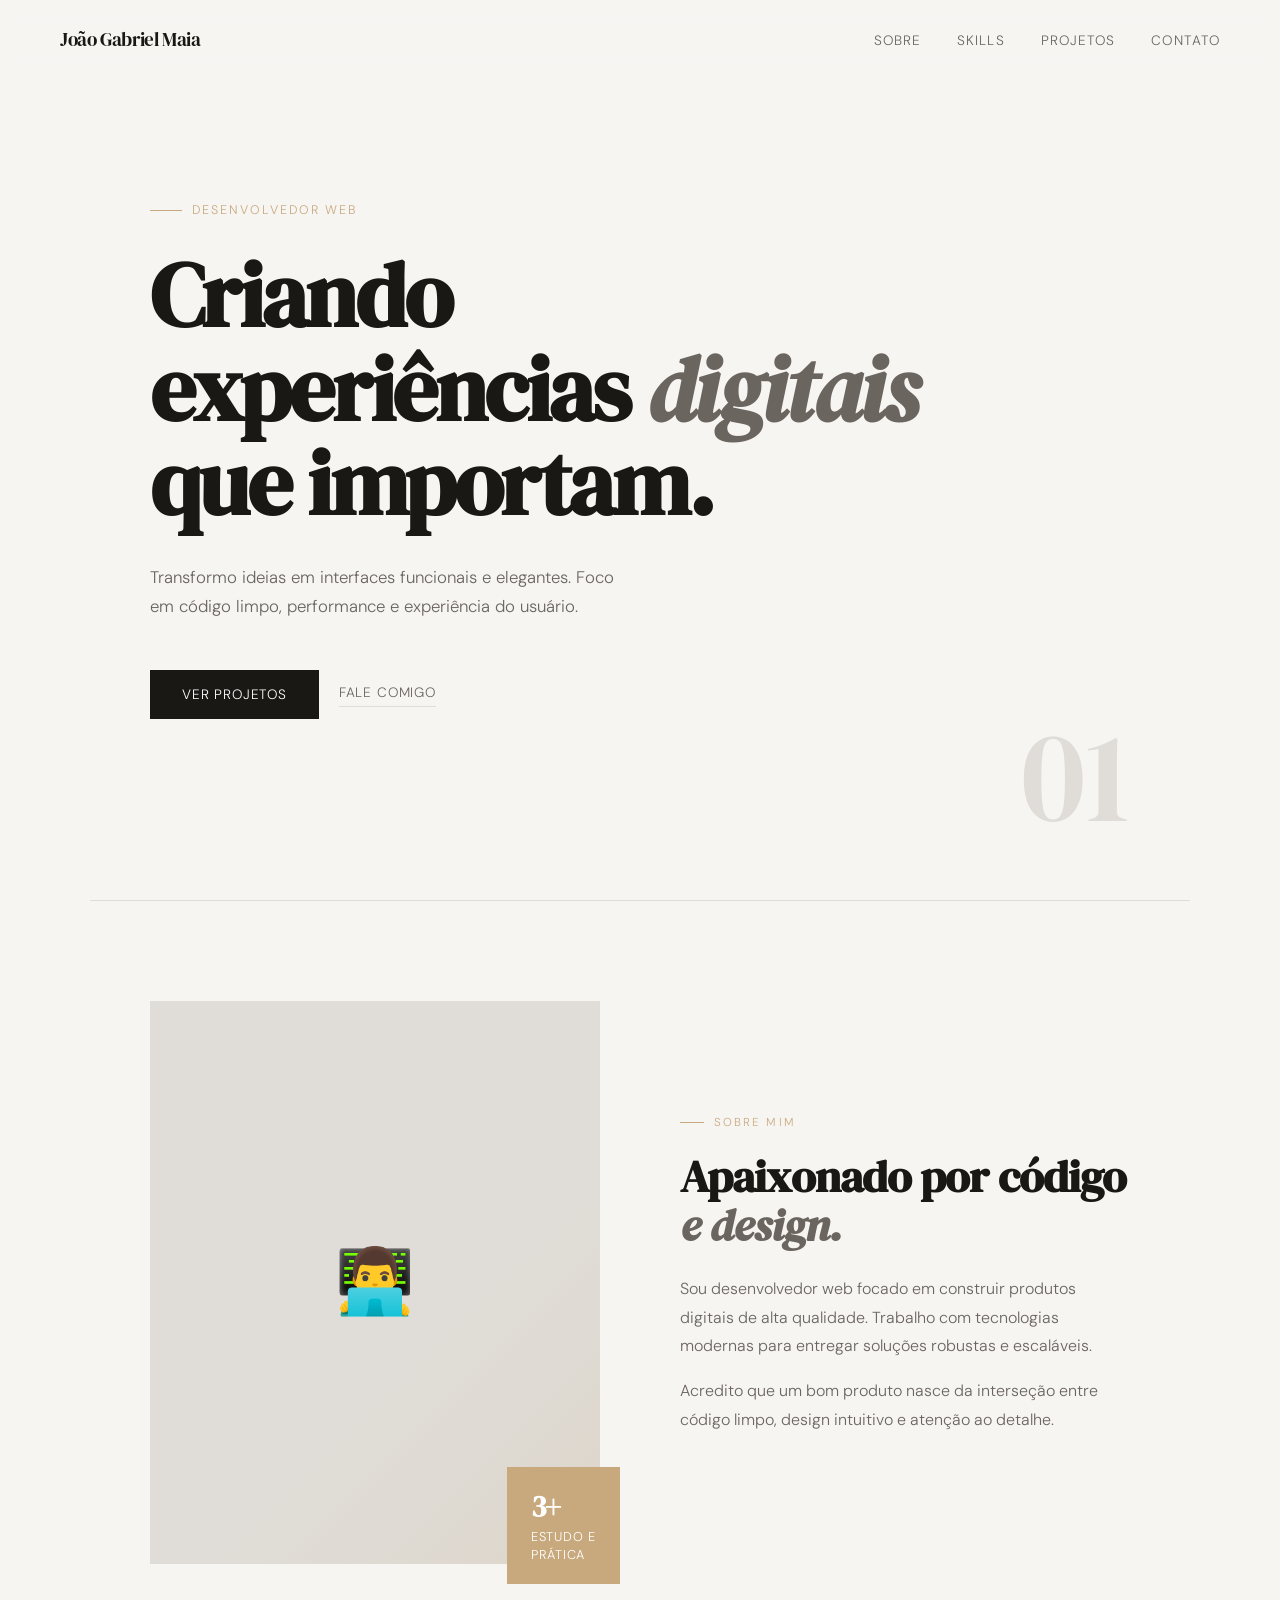
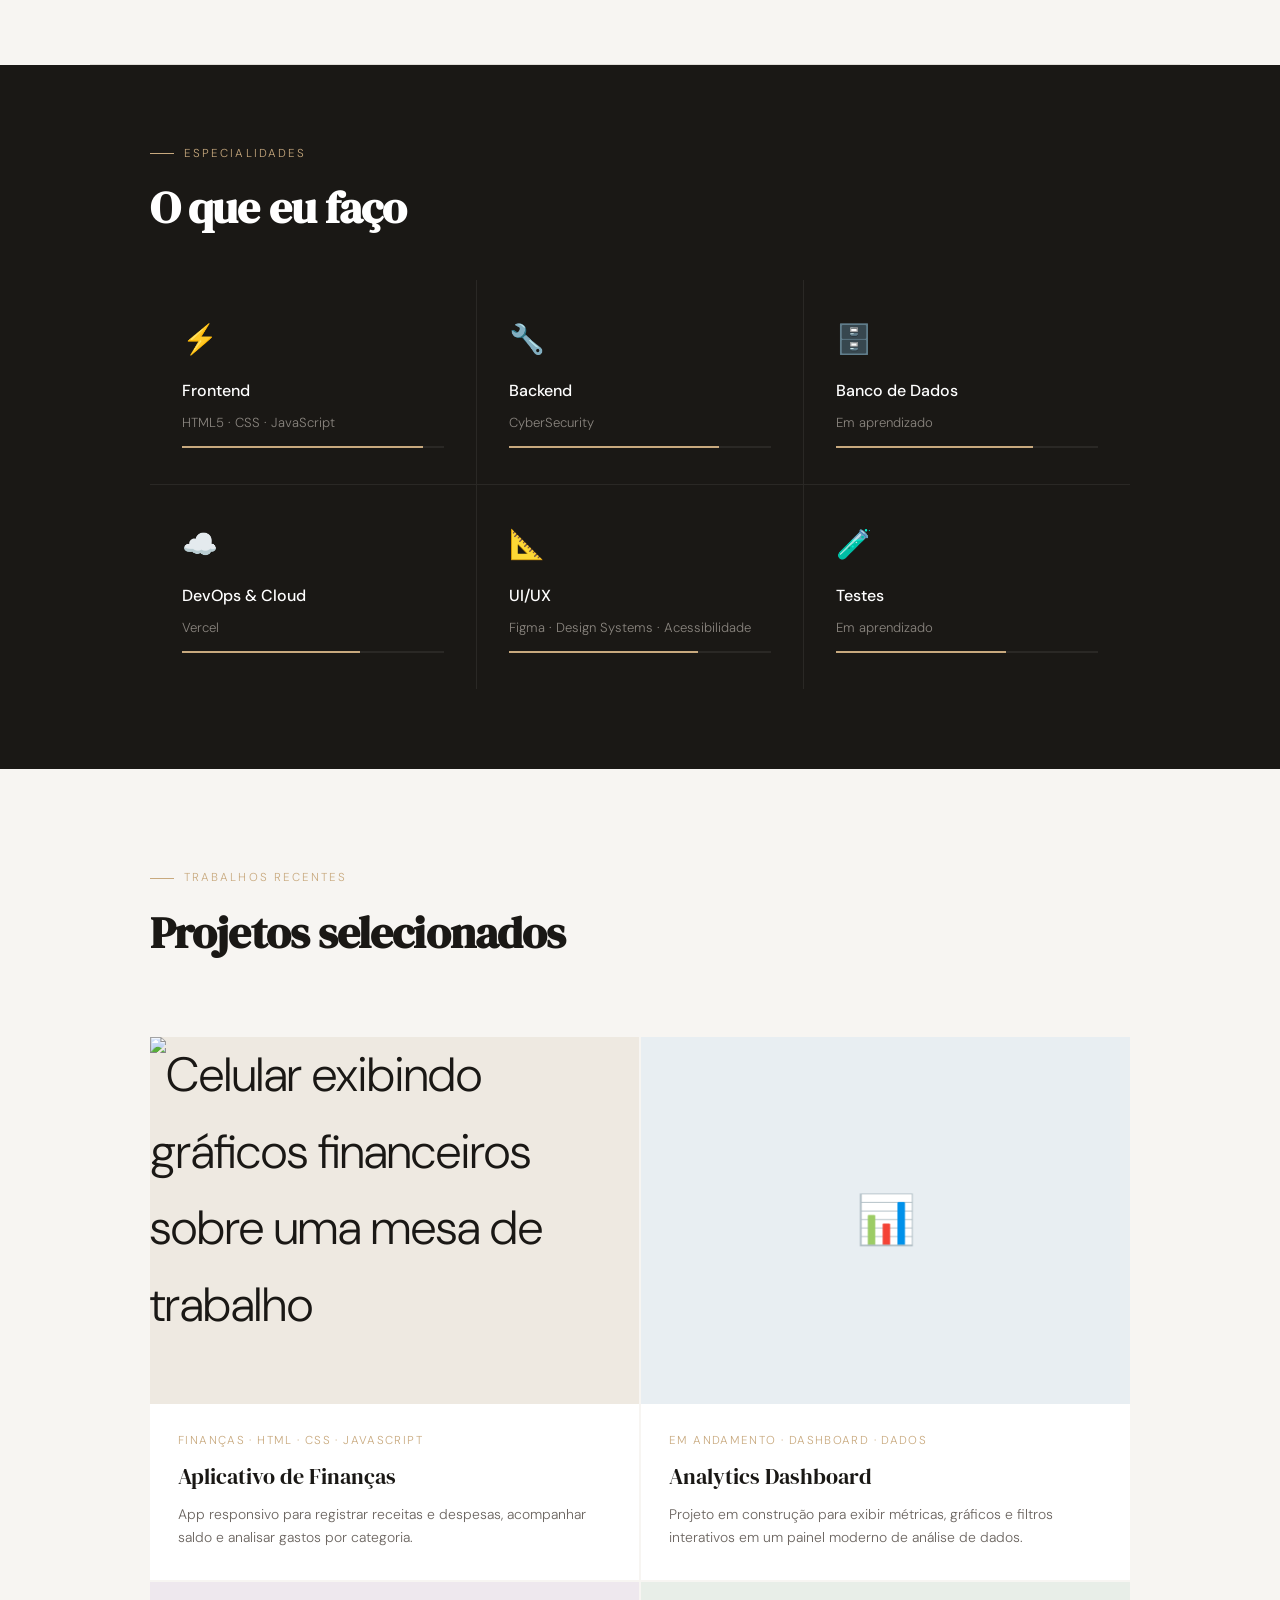
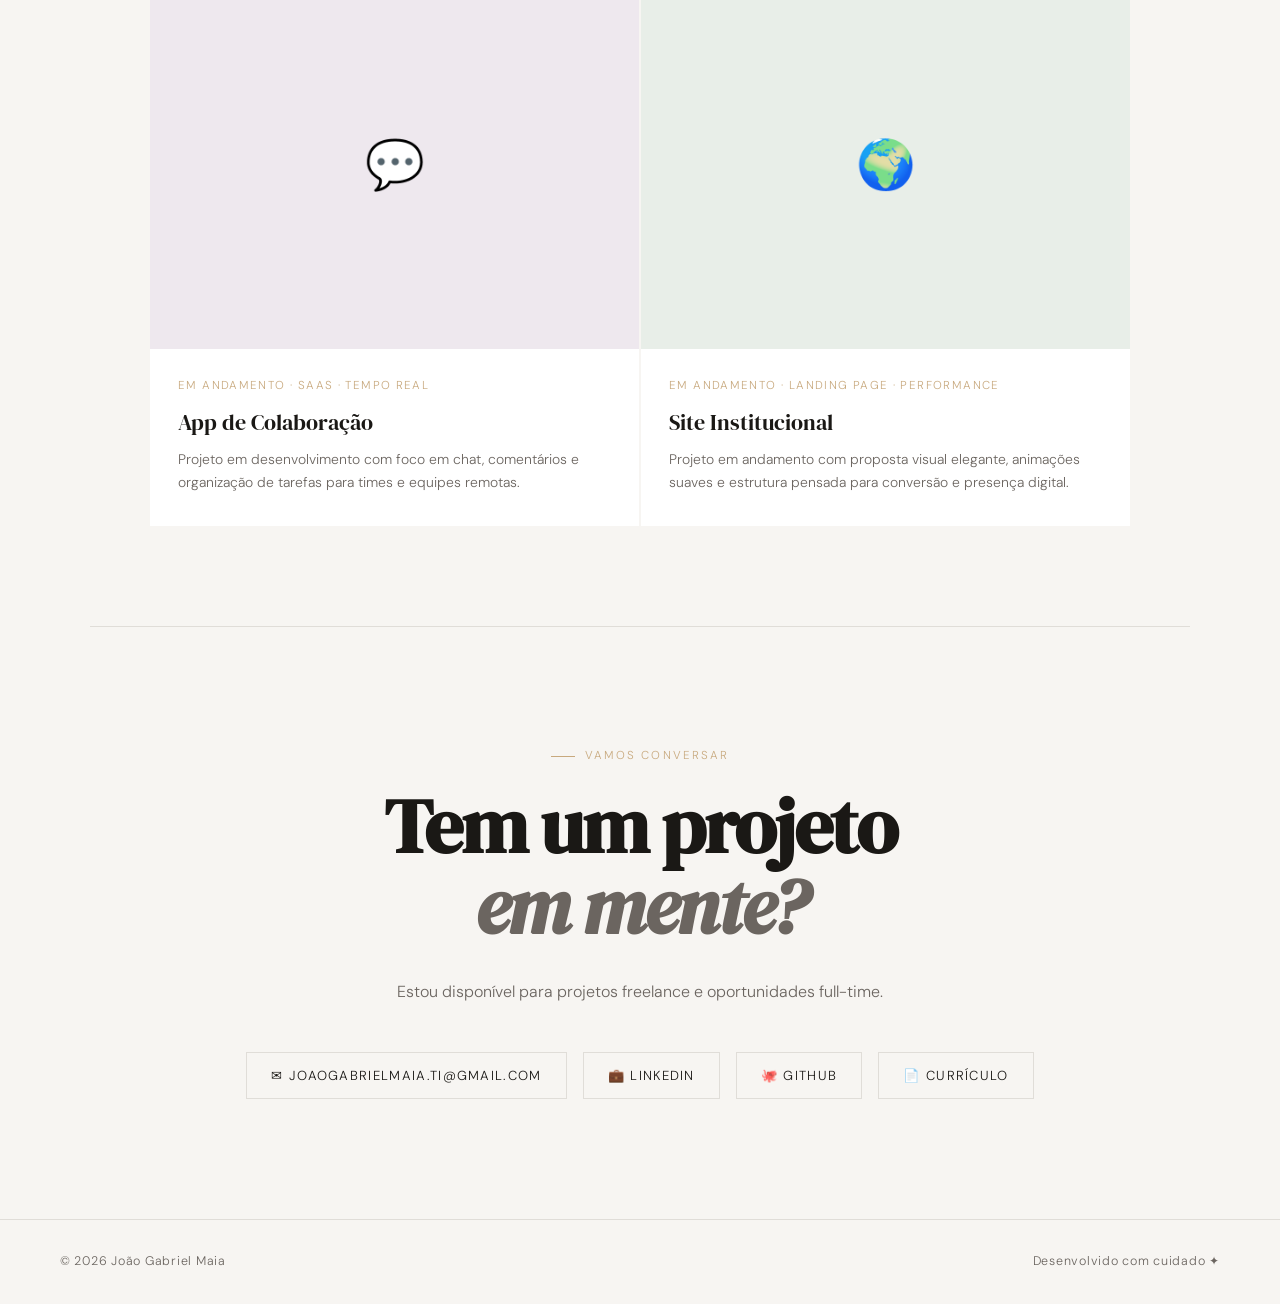
==== files/index.html @ 1bf246b1 "Adjust about badge to 3 plus study and practice" ====
<!DOCTYPE html>
<html lang="pt-BR">
<head>
  <meta charset="UTF-8" />
  <meta name="viewport" content="width=device-width, initial-scale=1.0" />
  <meta name="description" content="Portfólio de João Gabriel Maia — Desenvolvedor Web" />
  <title>Portfólio — João Gabriel Maia</title>

  <link
    href="https://fonts.googleapis.com/css2?family=DM+Serif+Display:ital@0;1&family=DM+Sans:wght@300;400;500&display=swap"
    rel="stylesheet"
  />

  <link rel="stylesheet" href="style.css" />
</head>
<body>
  <nav id="navbar">
    <div class="nav-logo">João Gabriel Maia</div>
    <ul class="nav-links">
      <li><a href="#sobre">Sobre</a></li>
      <li><a href="#skills">Skills</a></li>
      <li><a href="#projetos">Projetos</a></li>
      <li><a href="#contato">Contato</a></li>
    </ul>
  </nav>

  <section id="hero">
    <div class="hero-tag">Desenvolvedor Web</div>

    <h1 class="hero-title">
      Criando<br />
      experiências <em>digitais</em><br />
      que importam.
    </h1>

    <p class="hero-desc">
      Transformo ideias em interfaces funcionais e elegantes.
      Foco em código limpo, performance e experiência do usuário.
    </p>

    <div class="hero-cta">
      <a href="#projetos" class="btn-primary">Ver projetos</a>
      <a href="#contato" class="btn-ghost">Fale comigo</a>
    </div>

    <div class="hero-number">01</div>
  </section>

  <div class="divider"></div>

  <section id="sobre">
    <div class="about-img-wrap reveal">
      <div class="about-img-placeholder">👨‍💻</div>
      <div class="about-badge">
        <strong>3+</strong>
        Estudo e<br />prática
      </div>
    </div>

    <div class="about-content">
      <div class="section-label reveal">Sobre mim</div>

      <h2 class="section-title reveal">
        Apaixonado por código<br />
        <em>e design.</em>
      </h2>

      <p class="about-text reveal">
        Sou desenvolvedor web focado em construir produtos digitais de alta qualidade.
        Trabalho com tecnologias modernas para entregar soluções robustas e escaláveis.
      </p>

      <p class="about-text reveal">
        Acredito que um bom produto nasce da interseção entre código limpo,
        design intuitivo e atenção ao detalhe.
      </p>
    </div>
  </section>

  <div class="divider"></div>

  <div id="skills">
    <div class="inner">
      <div class="section-label reveal">Especialidades</div>
      <h2 class="section-title reveal">O que eu faço</h2>

      <div class="skills-grid reveal">
        <div class="skill-item">
          <div class="skill-icon">⚡</div>
          <div class="skill-name">Frontend</div>
          <div class="skill-list">HTML5 · CSS · JavaScript</div>
          <div class="skill-bar-wrap">
            <div class="skill-bar" style="width: 0%" data-width="92%"></div>
          </div>
        </div>

        <div class="skill-item">
          <div class="skill-icon">🔧</div>
          <div class="skill-name">Backend</div>
          <div class="skill-list">CyberSecurity</div>
          <div class="skill-bar-wrap">
            <div class="skill-bar" style="width: 0%" data-width="80%"></div>
          </div>
        </div>

        <div class="skill-item">
          <div class="skill-icon">🗄️</div>
          <div class="skill-name">Banco de Dados</div>
          <div class="skill-list">Em aprendizado</div>
          <div class="skill-bar-wrap">
            <div class="skill-bar" style="width: 0%" data-width="75%"></div>
          </div>
        </div>

        <div class="skill-item">
          <div class="skill-icon">☁️</div>
          <div class="skill-name">DevOps & Cloud</div>
          <div class="skill-list">Vercel</div>
          <div class="skill-bar-wrap">
            <div class="skill-bar" style="width: 0%" data-width="68%"></div>
          </div>
        </div>

        <div class="skill-item">
          <div class="skill-icon">📐</div>
          <div class="skill-name">UI/UX</div>
          <div class="skill-list">Figma · Design Systems · Acessibilidade</div>
          <div class="skill-bar-wrap">
            <div class="skill-bar" style="width: 0%" data-width="72%"></div>
          </div>
        </div>

        <div class="skill-item">
          <div class="skill-icon">🧪</div>
          <div class="skill-name">Testes</div>
          <div class="skill-list">Em aprendizado</div>
          <div class="skill-bar-wrap">
            <div class="skill-bar" style="width: 0%" data-width="65%"></div>
          </div>
        </div>
      </div>
    </div>
  </div>

  <section id="projetos">
    <div class="projects-header">
      <div>
        <div class="section-label reveal">Trabalhos recentes</div>
        <h2 class="section-title reveal">Projetos selecionados</h2>
      </div>
    </div>

    <div class="projects-grid">
      <a
        class="project-card reveal"
        href="https://joaogbmaia.github.io/controle-financeiro/"
        target="_blank"
        rel="noopener noreferrer"
        aria-label="Abrir o Aplicativo de Finanças"
      >
        <div class="project-thumb project-thumb-photo" style="background: #EEE9E1;">
          <img
            src="https://images.pexels.com/photos/7873554/pexels-photo-7873554.jpeg?auto=compress&cs=tinysrgb&w=1200"
            alt="Celular exibindo gráficos financeiros sobre uma mesa de trabalho"
            loading="lazy"
          />
          <div class="project-overlay"><span>Ver projeto →</span></div>
        </div>
        <div class="project-info">
          <div class="project-tag">Finanças · HTML · CSS · JavaScript</div>
          <div class="project-name">Aplicativo de Finanças</div>
          <p class="project-desc">
            App responsivo para registrar receitas e despesas,
            acompanhar saldo e analisar gastos por categoria.
          </p>
        </div>
      </a>

      <div class="project-card reveal" aria-label="Projeto em andamento: Analytics Dashboard">
        <div class="project-thumb" style="background: #E8EEF2;">
          📊
          <div class="project-overlay"><span>Em andamento</span></div>
        </div>
        <div class="project-info">
          <div class="project-tag">Em andamento · Dashboard · Dados</div>
          <div class="project-name">Analytics Dashboard</div>
          <p class="project-desc">
            Projeto em construção para exibir métricas, gráficos e filtros interativos
            em um painel moderno de análise de dados.
          </p>
        </div>
      </div>

      <div class="project-card reveal" aria-label="Projeto em andamento: App de Colaboração">
        <div class="project-thumb" style="background: #EEE8EE;">
          💬
          <div class="project-overlay"><span>Em andamento</span></div>
        </div>
        <div class="project-info">
          <div class="project-tag">Em andamento · SaaS · Tempo real</div>
          <div class="project-name">App de Colaboração</div>
          <p class="project-desc">
            Projeto em desenvolvimento com foco em chat, comentários e organização
            de tarefas para times e equipes remotas.
          </p>
        </div>
      </div>

      <div class="project-card reveal" aria-label="Projeto em andamento: Site Institucional">
        <div class="project-thumb" style="background: #E8EEE8;">
          🌍
          <div class="project-overlay"><span>Em andamento</span></div>
        </div>
        <div class="project-info">
          <div class="project-tag">Em andamento · Landing Page · Performance</div>
          <div class="project-name">Site Institucional</div>
          <p class="project-desc">
            Projeto em andamento com proposta visual elegante, animações suaves
            e estrutura pensada para conversão e presença digital.
          </p>
        </div>
      </div>
    </div>
  </section>

  <div class="divider"></div>

  <section id="contato">
    <p class="section-label reveal" style="justify-content: center;">Vamos conversar</p>

    <h2 class="contact-big reveal">
      Tem um projeto<br /><em>em mente?</em>
    </h2>

    <p class="contact-sub reveal">
      Estou disponível para projetos freelance e oportunidades full-time.
    </p>

    <div class="contact-links reveal">
      <a href="mailto:joaogabrielmaia.ti@gmail.com" class="contact-link">✉ joaogabrielmaia.ti@gmail.com</a>
      <a href="#" class="contact-link">💼 LinkedIn</a>
      <a href="#" class="contact-link">🐙 GitHub</a>
      <a href="#" class="contact-link">📄 Currículo</a>
    </div>
  </section>

  <footer>
    <span>© 2026 João Gabriel Maia</span>
    <span>Desenvolvido com cuidado ✦</span>
  </footer>

  <script src="script.js"></script>
</body>
</html>
---- files/style.css ----
*,
*::before,
*::after {
  box-sizing: border-box;
  margin: 0;
  padding: 0;
}

:root {
  --bg: #F7F5F2;
  --ink: #1A1815;
  --ink-soft: #6B6560;
  --accent: #C8A97E;
  --line: #E0DDD8;
  --white: #FFFFFF;
}

html {
  scroll-behavior: smooth;
}

body {
  background: var(--bg);
  color: var(--ink);
  font-family: 'DM Sans', sans-serif;
  font-weight: 300;
  line-height: 1.6;
  overflow-x: hidden;
}

section {
  padding: 100px 60px;
  max-width: 1100px;
  margin: 0 auto;
}

.divider {
  width: 100%;
  height: 1px;
  background: var(--line);
  max-width: 1100px;
  margin: 0 auto;
}

.section-label {
  font-size: 0.72rem;
  letter-spacing: 0.18em;
  text-transform: uppercase;
  color: var(--accent);
  margin-bottom: 20px;
  display: flex;
  align-items: center;
  gap: 10px;
}

.section-label::before {
  content: '';
  display: block;
  width: 24px;
  height: 1px;
  background: var(--accent);
}

h2.section-title {
  font-family: 'DM Serif Display', serif;
  font-size: clamp(2rem, 3.5vw, 3rem);
  line-height: 1.1;
  letter-spacing: -0.02em;
  margin-bottom: 24px;
}

h2.section-title em {
  font-style: italic;
  color: var(--ink-soft);
}

nav {
  position: fixed;
  top: 0;
  left: 0;
  right: 0;
  z-index: 100;
  display: flex;
  justify-content: space-between;
  align-items: center;
  padding: 24px 60px;
  background: rgba(247, 245, 242, 0.85);
  backdrop-filter: blur(12px);
  border-bottom: 1px solid transparent;
  transition: border-color 0.3s;
}

nav.scrolled {
  border-color: var(--line);
}

.nav-logo {
  font-family: 'DM Serif Display', serif;
  font-size: 1.2rem;
  letter-spacing: -0.02em;
}

.nav-links {
  display: flex;
  gap: 36px;
  list-style: none;
}

.nav-links a {
  text-decoration: none;
  color: var(--ink-soft);
  font-size: 0.85rem;
  letter-spacing: 0.08em;
  text-transform: uppercase;
  transition: color 0.2s;
}

.nav-links a:hover {
  color: var(--ink);
}

#hero {
  min-height: 100vh;
  display: flex;
  flex-direction: column;
  justify-content: center;
  padding-top: 120px;
  position: relative;
}

.hero-tag {
  font-size: 0.78rem;
  letter-spacing: 0.16em;
  text-transform: uppercase;
  color: var(--accent);
  margin-bottom: 28px;
  display: flex;
  align-items: center;
  gap: 10px;
  opacity: 0;
  animation: fadeUp 0.6s 0.2s forwards;
}

.hero-tag::before {
  content: '';
  display: block;
  width: 32px;
  height: 1px;
  background: var(--accent);
}

h1.hero-title {
  font-family: 'DM Serif Display', serif;
  font-size: clamp(3.2rem, 7vw, 6.5rem);
  line-height: 1.05;
  letter-spacing: -0.03em;
  margin-bottom: 32px;
  opacity: 0;
  animation: fadeUp 0.7s 0.35s forwards;
}

h1.hero-title em {
  font-style: italic;
  color: var(--ink-soft);
}

.hero-desc {
  max-width: 480px;
  font-size: 1.05rem;
  color: var(--ink-soft);
  line-height: 1.75;
  opacity: 0;
  animation: fadeUp 0.7s 0.5s forwards;
}

.hero-cta {
  margin-top: 48px;
  display: flex;
  gap: 20px;
  align-items: center;
  opacity: 0;
  animation: fadeUp 0.7s 0.65s forwards;
}

.btn-primary {
  background: var(--ink);
  color: var(--white);
  padding: 14px 32px;
  border: none;
  cursor: pointer;
  font-family: 'DM Sans', sans-serif;
  font-size: 0.85rem;
  letter-spacing: 0.06em;
  text-transform: uppercase;
  text-decoration: none;
  display: inline-block;
  transition: background 0.2s, transform 0.2s;
}

.btn-primary:hover {
  background: var(--accent);
  transform: translateY(-2px);
}

.btn-ghost {
  color: var(--ink-soft);
  font-size: 0.85rem;
  letter-spacing: 0.06em;
  text-transform: uppercase;
  text-decoration: none;
  border-bottom: 1px solid var(--line);
  padding-bottom: 2px;
  transition: color 0.2s, border-color 0.2s;
}

.btn-ghost:hover {
  color: var(--ink);
  border-color: var(--ink);
}

.hero-number {
  position: absolute;
  right: 60px;
  bottom: 60px;
  font-family: 'DM Serif Display', serif;
  font-size: 8rem;
  color: var(--line);
  line-height: 1;
  user-select: none;
  opacity: 0;
  animation: fadeIn 1s 1s forwards;
}

#sobre {
  display: grid;
  grid-template-columns: 1fr 1fr;
  gap: 80px;
  align-items: center;
}

.about-img-wrap {
  position: relative;
}

.about-img-placeholder {
  width: 100%;
  aspect-ratio: 4 / 5;
  background: var(--line);
  display: flex;
  align-items: center;
  justify-content: center;
  font-size: 4rem;
  color: var(--ink-soft);
  position: relative;
  overflow: hidden;
}

.about-img-placeholder::after {
  content: '';
  position: absolute;
  inset: 0;
  background: linear-gradient(135deg, transparent 60%, rgba(200, 169, 126, 0.15));
}

.about-badge {
  position: absolute;
  bottom: -20px;
  right: -20px;
  background: var(--accent);
  color: var(--white);
  padding: 20px 24px;
  font-size: 0.8rem;
  letter-spacing: 0.06em;
  text-transform: uppercase;
  line-height: 1.4;
}

.about-badge strong {
  display: block;
  font-size: 1.8rem;
  font-family: 'DM Serif Display', serif;
  letter-spacing: -0.02em;
}

.about-text {
  color: var(--ink-soft);
  line-height: 1.8;
  margin-bottom: 16px;
}

#skills {
  background: var(--ink);
  color: var(--white);
  max-width: 100%;
  padding: 80px 0;
}

#skills .inner {
  max-width: 1100px;
  margin: 0 auto;
  padding: 0 60px;
}

#skills .section-label {
  color: var(--accent);
}

#skills .section-title {
  color: var(--white);
}

.skills-grid {
  display: grid;
  grid-template-columns: repeat(3, 1fr);
  gap: 1px;
  margin-top: 48px;
  background: #2a2825;
}

.skill-item {
  background: var(--ink);
  padding: 36px 32px;
  transition: background 0.2s;
}

.skill-item:hover {
  background: #242220;
}

.skill-icon {
  font-size: 1.8rem;
  margin-bottom: 16px;
}

.skill-name {
  font-size: 1rem;
  font-weight: 500;
  margin-bottom: 8px;
}

.skill-list {
  font-size: 0.82rem;
  color: #8a857f;
  line-height: 1.7;
}

.skill-bar-wrap {
  margin-top: 12px;
  height: 2px;
  background: #2a2825;
}

.skill-bar {
  height: 100%;
  background: var(--accent);
  transition: width 1s ease;
}

.projects-header {
  display: flex;
  justify-content: space-between;
  align-items: flex-end;
  margin-bottom: 56px;
}

.projects-grid {
  display: grid;
  grid-template-columns: repeat(2, 1fr);
  gap: 2px;
}

.project-card {
  background: var(--white);
  position: relative;
  overflow: hidden;
  cursor: pointer;
  color: inherit;
  display: block;
  text-decoration: none;
}

.project-thumb {
  aspect-ratio: 4 / 3;
  display: flex;
  align-items: center;
  justify-content: center;
  font-size: 3rem;
  overflow: hidden;
  position: relative;
  transition: transform 0.5s ease;
}

.project-thumb img {
  width: 100%;
  height: 100%;
  object-fit: cover;
  display: block;
}

.project-thumb-photo {
  background: #d9d0c2;
}

.project-card:hover .project-thumb {
  transform: scale(1.03);
}

.project-overlay {
  position: absolute;
  inset: 0;
  background: rgba(26, 24, 21, 0.7);
  display: flex;
  align-items: center;
  justify-content: center;
  opacity: 0;
  transition: opacity 0.3s;
}

.project-card:hover .project-overlay {
  opacity: 1;
}

.project-overlay span {
  color: var(--white);
  font-size: 0.8rem;
  letter-spacing: 0.12em;
  text-transform: uppercase;
  border: 1px solid rgba(255, 255, 255, 0.4);
  padding: 10px 20px;
}

.project-info {
  padding: 28px 28px 32px;
}

.project-tag {
  font-size: 0.72rem;
  letter-spacing: 0.12em;
  text-transform: uppercase;
  color: var(--accent);
  margin-bottom: 10px;
}

.project-name {
  font-family: 'DM Serif Display', serif;
  font-size: 1.35rem;
  margin-bottom: 8px;
}

.project-desc {
  font-size: 0.87rem;
  color: var(--ink-soft);
  line-height: 1.65;
}

#contato {
  text-align: center;
  padding: 120px 60px;
}

.contact-big {
  font-family: 'DM Serif Display', serif;
  font-size: clamp(2.5rem, 6vw, 5.5rem);
  line-height: 1.05;
  letter-spacing: -0.03em;
  margin-bottom: 32px;
}

.contact-big em {
  font-style: italic;
  color: var(--ink-soft);
}

.contact-sub {
  color: var(--ink-soft);
  font-size: 1rem;
  margin-bottom: 48px;
}

.contact-links {
  display: flex;
  justify-content: center;
  gap: 16px;
  flex-wrap: wrap;
}

.contact-link {
  color: var(--ink);
  text-decoration: none;
  font-size: 0.82rem;
  letter-spacing: 0.1em;
  text-transform: uppercase;
  padding: 12px 24px;
  border: 1px solid var(--line);
  transition: all 0.2s;
}

.contact-link:hover {
  background: var(--ink);
  color: var(--white);
  border-color: var(--ink);
}

footer {
  border-top: 1px solid var(--line);
  padding: 32px 60px;
  display: flex;
  justify-content: space-between;
  align-items: center;
  font-size: 0.78rem;
  color: var(--ink-soft);
  letter-spacing: 0.06em;
}

@keyframes fadeUp {
  from { opacity: 0; transform: translateY(24px); }
  to { opacity: 1; transform: translateY(0); }
}

@keyframes fadeIn {
  from { opacity: 0; }
  to { opacity: 1; }
}

.reveal {
  opacity: 0;
  transform: translateY(32px);
  transition: opacity 0.7s ease, transform 0.7s ease;
}

.reveal.visible {
  opacity: 1;
  transform: translateY(0);
}

@media (max-width: 768px) {
  nav {
    padding: 20px 24px;
  }

  .nav-links {
    display: none;
  }

  section {
    padding: 80px 24px;
  }

  #sobre {
    grid-template-columns: 1fr;
    gap: 40px;
  }

  .skills-grid {
    grid-template-columns: 1fr 1fr;
  }

  .projects-grid {
    grid-template-columns: 1fr;
  }

  .hero-number {
    display: none;
  }

  footer {
    flex-direction: column;
    gap: 12px;
    padding: 24px;
    text-align: center;
  }
}
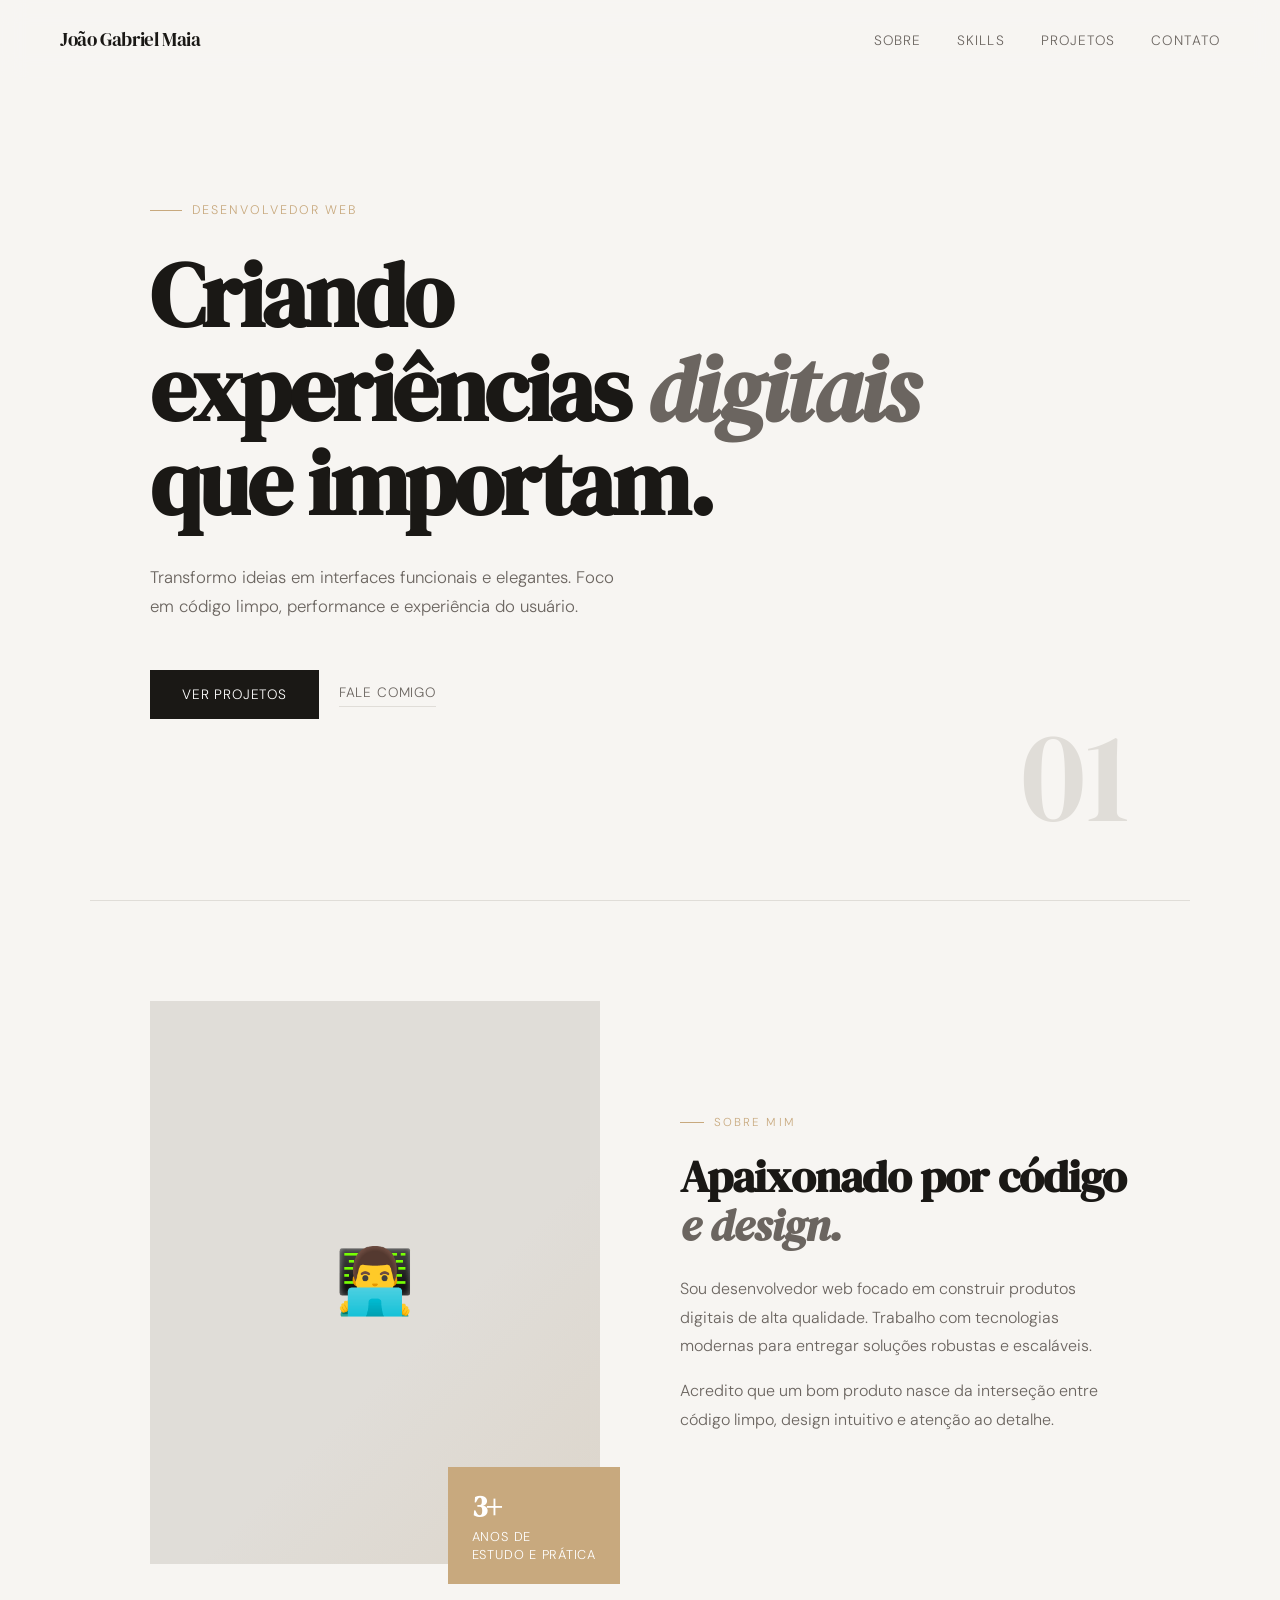
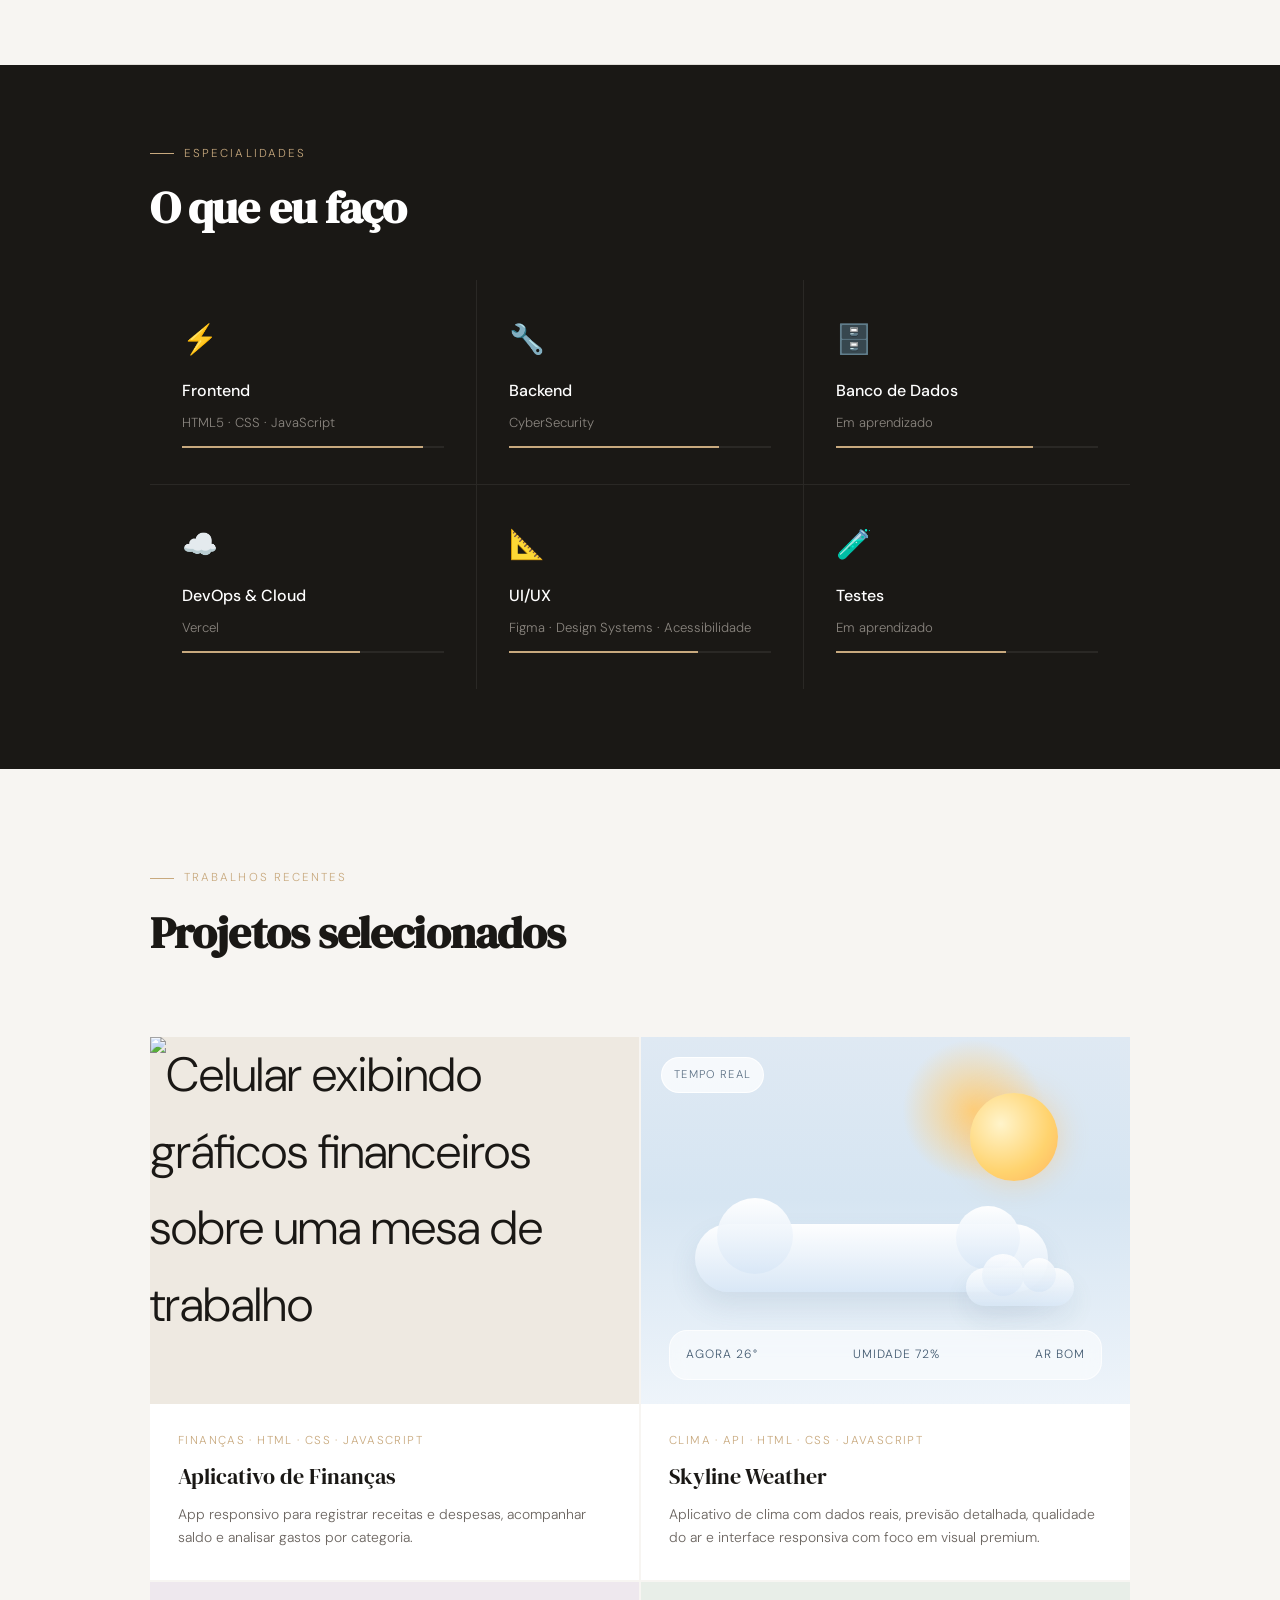
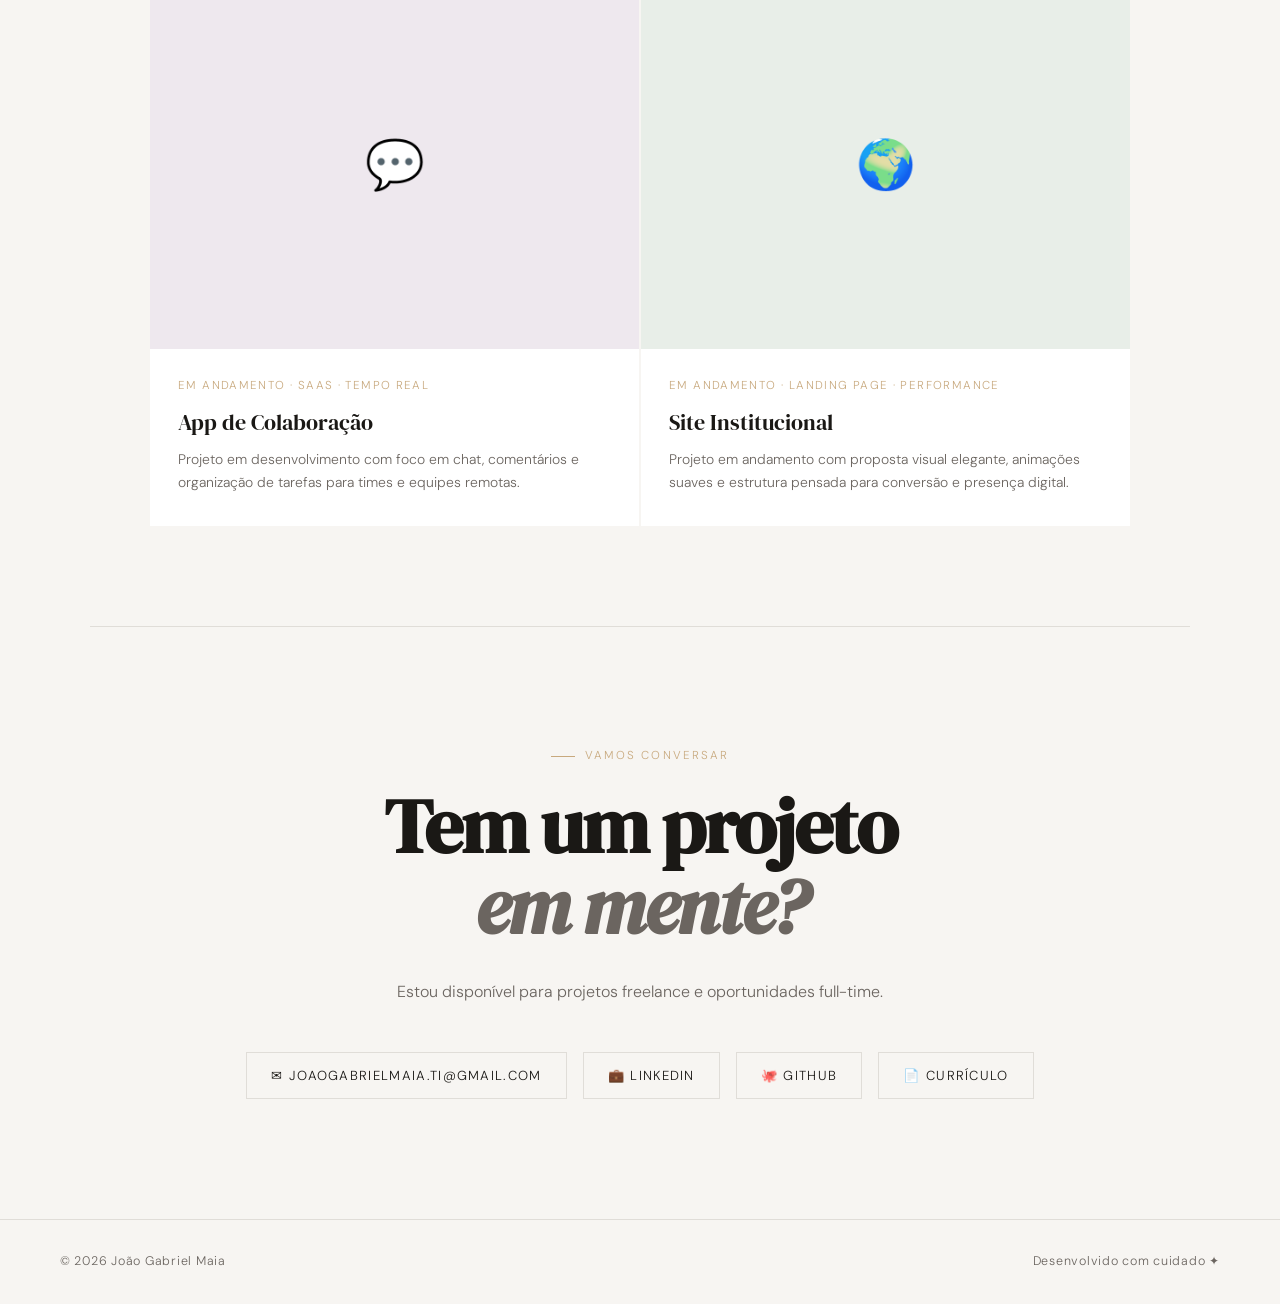
==== commit 926123f8: "feat: replace dashboard project with weather app" ====
--- a/files/index.html
+++ b/files/index.html
@@ -53,7 +53,7 @@
       <div class="about-img-placeholder">👨‍💻</div>
       <div class="about-badge">
         <strong>3+</strong>
-        Estudo e<br />prática
+        Anos de<br />estudo e prática
       </div>
     </div>
 
@@ -176,20 +176,36 @@
         </div>
       </a>
 
-      <div class="project-card reveal" aria-label="Projeto em andamento: Analytics Dashboard">
-        <div class="project-thumb" style="background: #E8EEF2;">
-          📊
-          <div class="project-overlay"><span>Em andamento</span></div>
-        </div>
-        <div class="project-info">
-          <div class="project-tag">Em andamento · Dashboard · Dados</div>
-          <div class="project-name">Analytics Dashboard</div>
-          <p class="project-desc">
-            Projeto em construção para exibir métricas, gráficos e filtros interativos
-            em um painel moderno de análise de dados.
-          </p>
-        </div>
-      </div>
+      <a
+        class="project-card reveal"
+        href="https://joaogbmaia.github.io/app-de-clima/"
+        target="_blank"
+        rel="noopener noreferrer"
+        aria-label="Abrir o Skyline Weather"
+      >
+        <div class="project-thumb project-thumb-weather">
+          <div class="weather-thumb-badge">Tempo real</div>
+          <div class="weather-thumb-scene" aria-hidden="true">
+            <div class="weather-thumb-sun"></div>
+            <div class="weather-thumb-cloud weather-thumb-cloud-lg"></div>
+            <div class="weather-thumb-cloud weather-thumb-cloud-sm"></div>
+            <div class="weather-thumb-forecast">
+              <span>Agora 26°</span>
+              <span>Umidade 72%</span>
+              <span>Ar bom</span>
+            </div>
+          </div>
+          <div class="project-overlay"><span>Ver projeto →</span></div>
+        </div>
+        <div class="project-info">
+          <div class="project-tag">Clima · API · HTML · CSS · JavaScript</div>
+          <div class="project-name">Skyline Weather</div>
+          <p class="project-desc">
+            Aplicativo de clima com dados reais, previsão detalhada,
+            qualidade do ar e interface responsiva com foco em visual premium.
+          </p>
+        </div>
+      </a>
 
       <div class="project-card reveal" aria-label="Projeto em andamento: App de Colaboração">
         <div class="project-thumb" style="background: #EEE8EE;">
--- a/files/style.css
+++ b/files/style.css
@@ -401,6 +401,125 @@
   background: #d9d0c2;
 }
 
+.project-thumb-weather {
+  background:
+    radial-gradient(circle at 68% 20%, rgba(255, 206, 120, 0.95), transparent 16%),
+    linear-gradient(180deg, #dfe9f3 0%, #d6e5f2 44%, #eef4fa 100%);
+  color: #18324a;
+}
+
+.weather-thumb-badge {
+  position: absolute;
+  top: 20px;
+  left: 20px;
+  z-index: 2;
+  padding: 8px 12px;
+  border-radius: 999px;
+  background: rgba(255, 255, 255, 0.72);
+  border: 1px solid rgba(255, 255, 255, 0.9);
+  color: #5d7185;
+  font-size: 0.7rem;
+  letter-spacing: 0.12em;
+  text-transform: uppercase;
+}
+
+.weather-thumb-scene {
+  position: relative;
+  width: 100%;
+  height: 100%;
+}
+
+.weather-thumb-sun {
+  position: absolute;
+  top: 56px;
+  right: 72px;
+  width: 88px;
+  height: 88px;
+  border-radius: 50%;
+  background: radial-gradient(circle at 35% 35%, #fff4cb 0%, #ffd36e 60%, #ffb45e 100%);
+  box-shadow: 0 0 30px rgba(255, 191, 97, 0.45);
+}
+
+.weather-thumb-cloud {
+  position: absolute;
+  background: linear-gradient(180deg, rgba(255, 255, 255, 0.96), rgba(215, 230, 246, 0.82));
+  border-radius: 999px;
+  box-shadow: 0 14px 28px rgba(70, 103, 140, 0.12);
+}
+
+.weather-thumb-cloud::before,
+.weather-thumb-cloud::after {
+  content: "";
+  position: absolute;
+  border-radius: 50%;
+  background: inherit;
+}
+
+.weather-thumb-cloud-lg {
+  left: 54px;
+  right: 82px;
+  bottom: 112px;
+  height: 68px;
+}
+
+.weather-thumb-cloud-lg::before {
+  width: 76px;
+  height: 76px;
+  left: 22px;
+  top: -26px;
+}
+
+.weather-thumb-cloud-lg::after {
+  width: 64px;
+  height: 64px;
+  right: 28px;
+  top: -18px;
+}
+
+.weather-thumb-cloud-sm {
+  right: 56px;
+  bottom: 98px;
+  width: 108px;
+  height: 38px;
+  opacity: 0.9;
+}
+
+.weather-thumb-cloud-sm::before {
+  width: 42px;
+  height: 42px;
+  left: 16px;
+  top: -14px;
+}
+
+.weather-thumb-cloud-sm::after {
+  width: 34px;
+  height: 34px;
+  right: 18px;
+  top: -10px;
+}
+
+.weather-thumb-forecast {
+  position: absolute;
+  left: 28px;
+  right: 28px;
+  bottom: 24px;
+  display: flex;
+  justify-content: space-between;
+  gap: 10px;
+  padding: 14px 16px;
+  border-radius: 18px;
+  background: rgba(255, 255, 255, 0.54);
+  backdrop-filter: blur(10px);
+  border: 1px solid rgba(255, 255, 255, 0.72);
+}
+
+.weather-thumb-forecast span {
+  font-size: 0.75rem;
+  letter-spacing: 0.08em;
+  text-transform: uppercase;
+  color: #425a70;
+}
+
 .project-card:hover .project-thumb {
   transform: scale(1.03);
 }
@@ -559,6 +678,31 @@
     grid-template-columns: 1fr;
   }
 
+  .weather-thumb-sun {
+    top: 48px;
+    right: 44px;
+    width: 74px;
+    height: 74px;
+  }
+
+  .weather-thumb-cloud-lg {
+    left: 24px;
+    right: 46px;
+    bottom: 92px;
+  }
+
+  .weather-thumb-cloud-sm {
+    right: 28px;
+    bottom: 80px;
+  }
+
+  .weather-thumb-forecast {
+    left: 18px;
+    right: 18px;
+    bottom: 18px;
+    flex-wrap: wrap;
+  }
+
   .hero-number {
     display: none;
   }
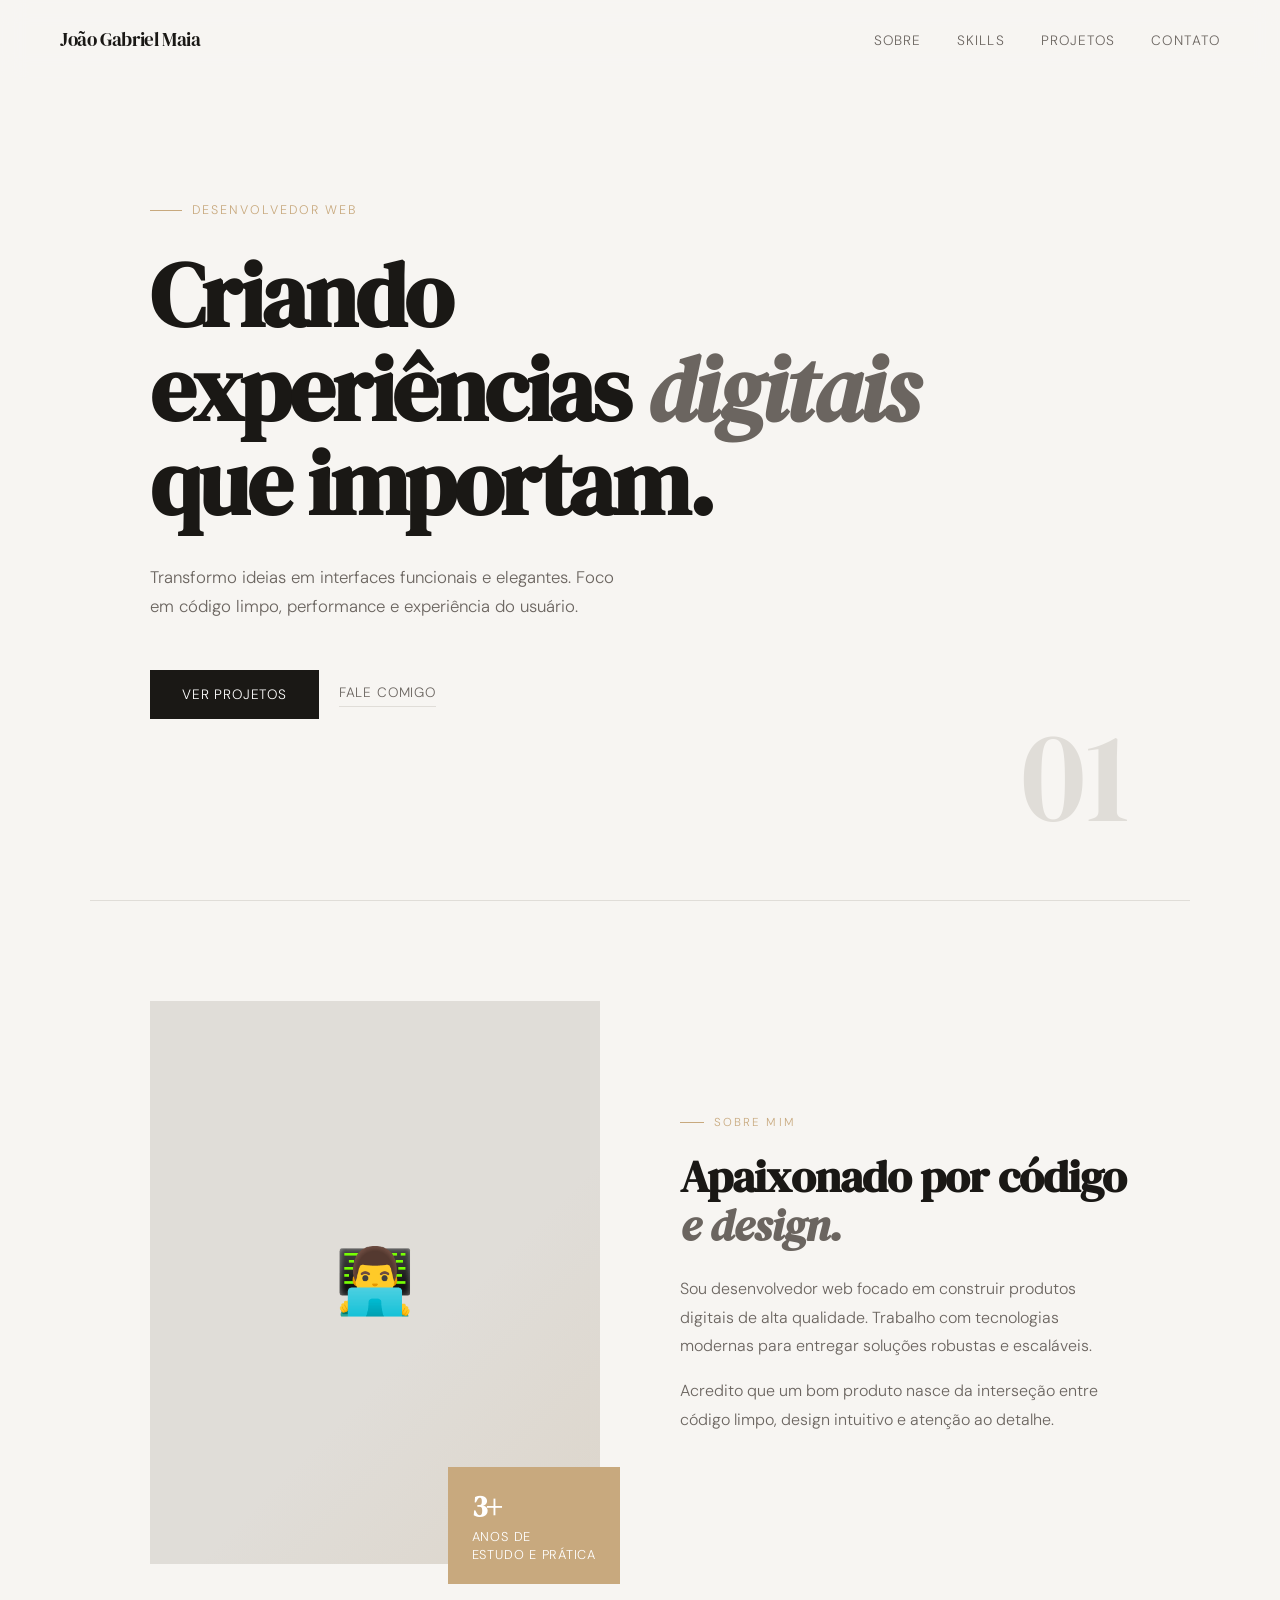
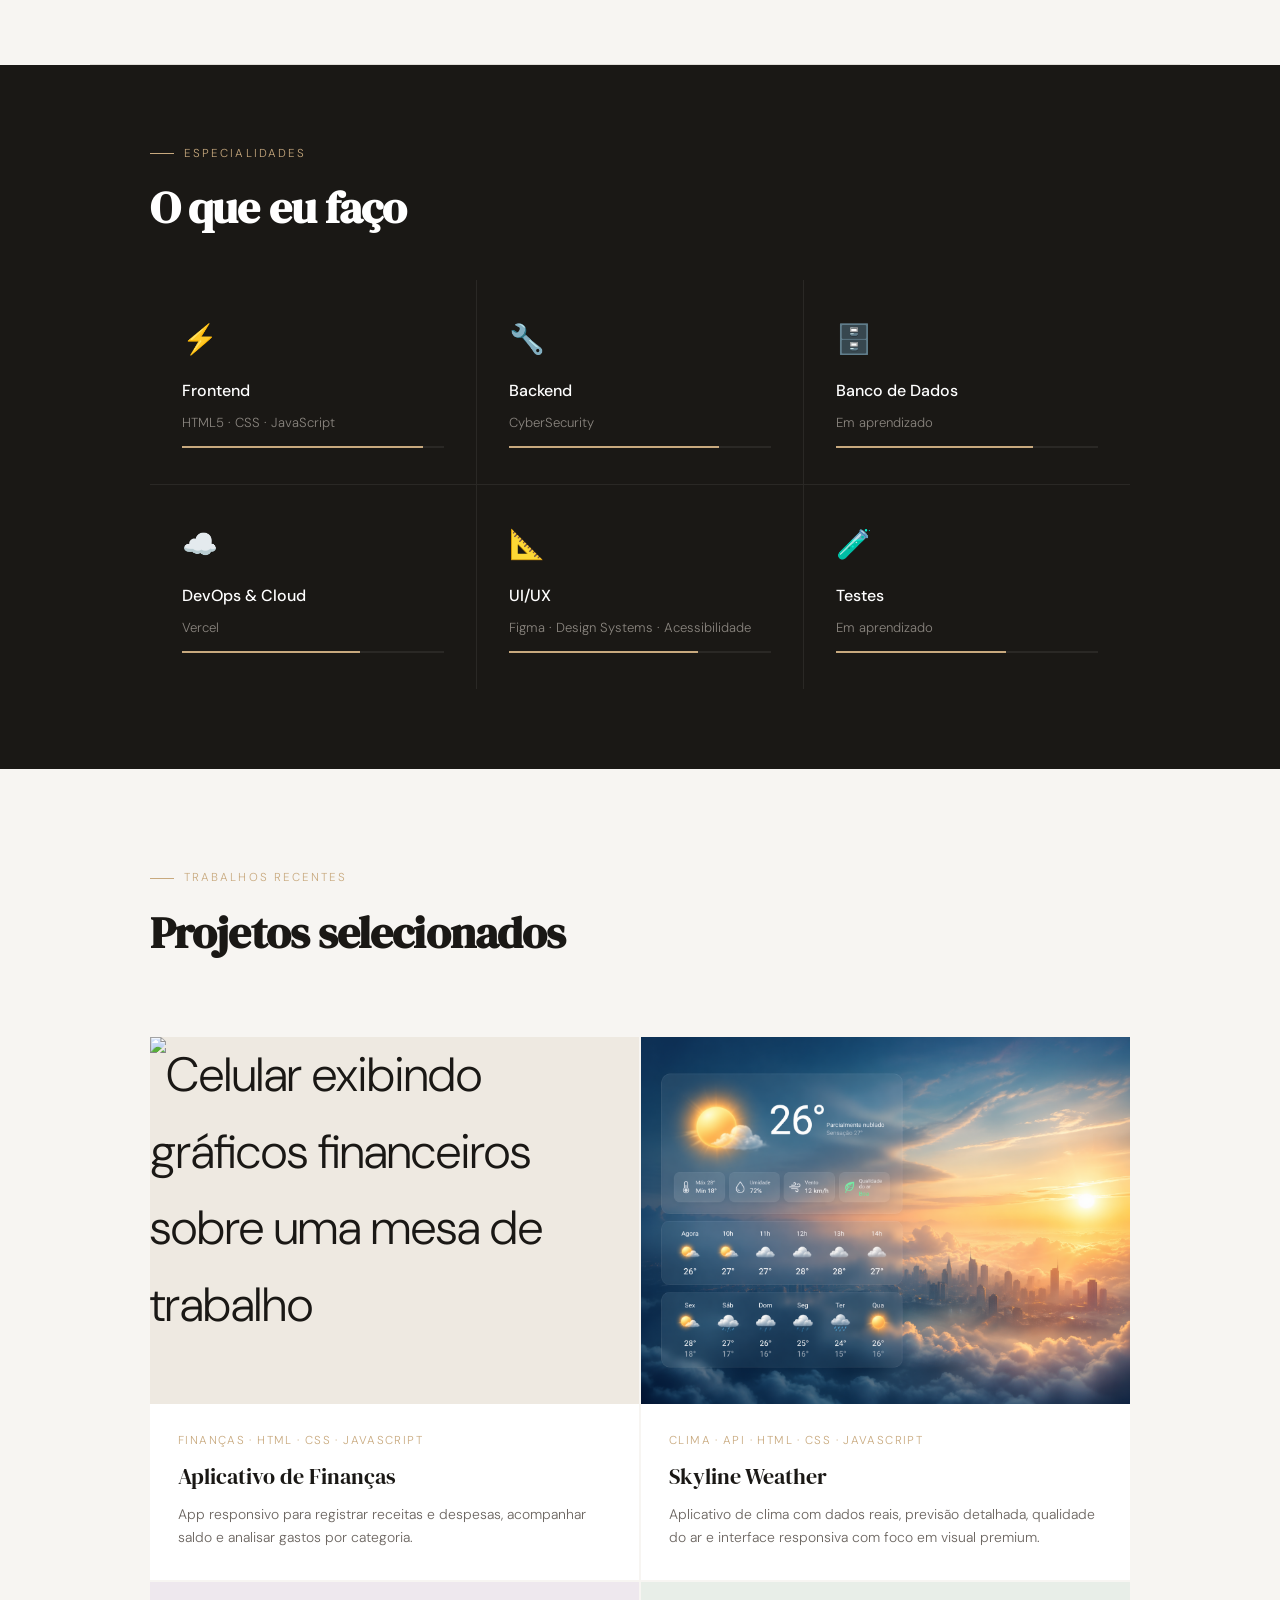
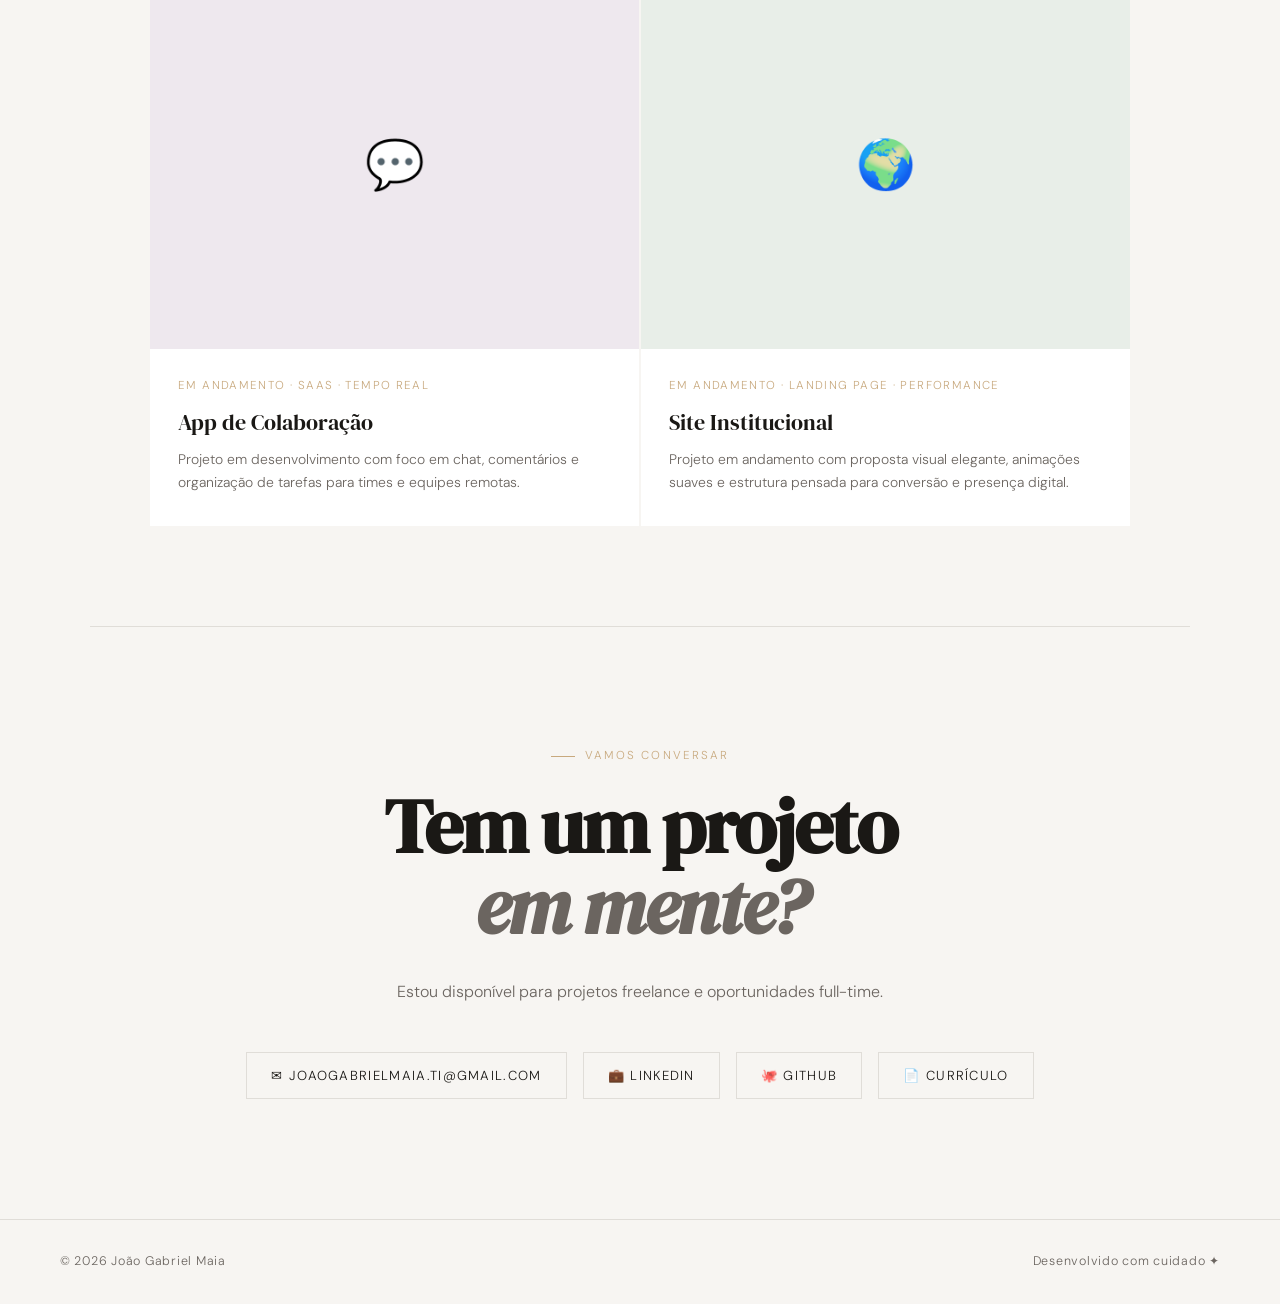
==== commit 7b4ef2a7: "fix: replace weather card artwork" ====
--- a/files/index.html
+++ b/files/index.html
@@ -184,17 +184,11 @@
         aria-label="Abrir o Skyline Weather"
       >
         <div class="project-thumb project-thumb-weather">
-          <div class="weather-thumb-badge">Tempo real</div>
-          <div class="weather-thumb-scene" aria-hidden="true">
-            <div class="weather-thumb-sun"></div>
-            <div class="weather-thumb-cloud weather-thumb-cloud-lg"></div>
-            <div class="weather-thumb-cloud weather-thumb-cloud-sm"></div>
-            <div class="weather-thumb-forecast">
-              <span>Agora 26°</span>
-              <span>Umidade 72%</span>
-              <span>Ar bom</span>
-            </div>
-          </div>
+          <img
+            src="skyline-weather-thumb.png"
+            alt="Arte do aplicativo Skyline Weather com atmosfera de amanhecer e interface climatica"
+            loading="lazy"
+          />
           <div class="project-overlay"><span>Ver projeto →</span></div>
         </div>
         <div class="project-info">
--- a/files/style.css
+++ b/files/style.css
@@ -402,122 +402,7 @@
 }
 
 .project-thumb-weather {
-  background:
-    radial-gradient(circle at 68% 20%, rgba(255, 206, 120, 0.95), transparent 16%),
-    linear-gradient(180deg, #dfe9f3 0%, #d6e5f2 44%, #eef4fa 100%);
-  color: #18324a;
-}
-
-.weather-thumb-badge {
-  position: absolute;
-  top: 20px;
-  left: 20px;
-  z-index: 2;
-  padding: 8px 12px;
-  border-radius: 999px;
-  background: rgba(255, 255, 255, 0.72);
-  border: 1px solid rgba(255, 255, 255, 0.9);
-  color: #5d7185;
-  font-size: 0.7rem;
-  letter-spacing: 0.12em;
-  text-transform: uppercase;
-}
-
-.weather-thumb-scene {
-  position: relative;
-  width: 100%;
-  height: 100%;
-}
-
-.weather-thumb-sun {
-  position: absolute;
-  top: 56px;
-  right: 72px;
-  width: 88px;
-  height: 88px;
-  border-radius: 50%;
-  background: radial-gradient(circle at 35% 35%, #fff4cb 0%, #ffd36e 60%, #ffb45e 100%);
-  box-shadow: 0 0 30px rgba(255, 191, 97, 0.45);
-}
-
-.weather-thumb-cloud {
-  position: absolute;
-  background: linear-gradient(180deg, rgba(255, 255, 255, 0.96), rgba(215, 230, 246, 0.82));
-  border-radius: 999px;
-  box-shadow: 0 14px 28px rgba(70, 103, 140, 0.12);
-}
-
-.weather-thumb-cloud::before,
-.weather-thumb-cloud::after {
-  content: "";
-  position: absolute;
-  border-radius: 50%;
-  background: inherit;
-}
-
-.weather-thumb-cloud-lg {
-  left: 54px;
-  right: 82px;
-  bottom: 112px;
-  height: 68px;
-}
-
-.weather-thumb-cloud-lg::before {
-  width: 76px;
-  height: 76px;
-  left: 22px;
-  top: -26px;
-}
-
-.weather-thumb-cloud-lg::after {
-  width: 64px;
-  height: 64px;
-  right: 28px;
-  top: -18px;
-}
-
-.weather-thumb-cloud-sm {
-  right: 56px;
-  bottom: 98px;
-  width: 108px;
-  height: 38px;
-  opacity: 0.9;
-}
-
-.weather-thumb-cloud-sm::before {
-  width: 42px;
-  height: 42px;
-  left: 16px;
-  top: -14px;
-}
-
-.weather-thumb-cloud-sm::after {
-  width: 34px;
-  height: 34px;
-  right: 18px;
-  top: -10px;
-}
-
-.weather-thumb-forecast {
-  position: absolute;
-  left: 28px;
-  right: 28px;
-  bottom: 24px;
-  display: flex;
-  justify-content: space-between;
-  gap: 10px;
-  padding: 14px 16px;
-  border-radius: 18px;
-  background: rgba(255, 255, 255, 0.54);
-  backdrop-filter: blur(10px);
-  border: 1px solid rgba(255, 255, 255, 0.72);
-}
-
-.weather-thumb-forecast span {
-  font-size: 0.75rem;
-  letter-spacing: 0.08em;
-  text-transform: uppercase;
-  color: #425a70;
+  background: #dfe7f0;
 }
 
 .project-card:hover .project-thumb {
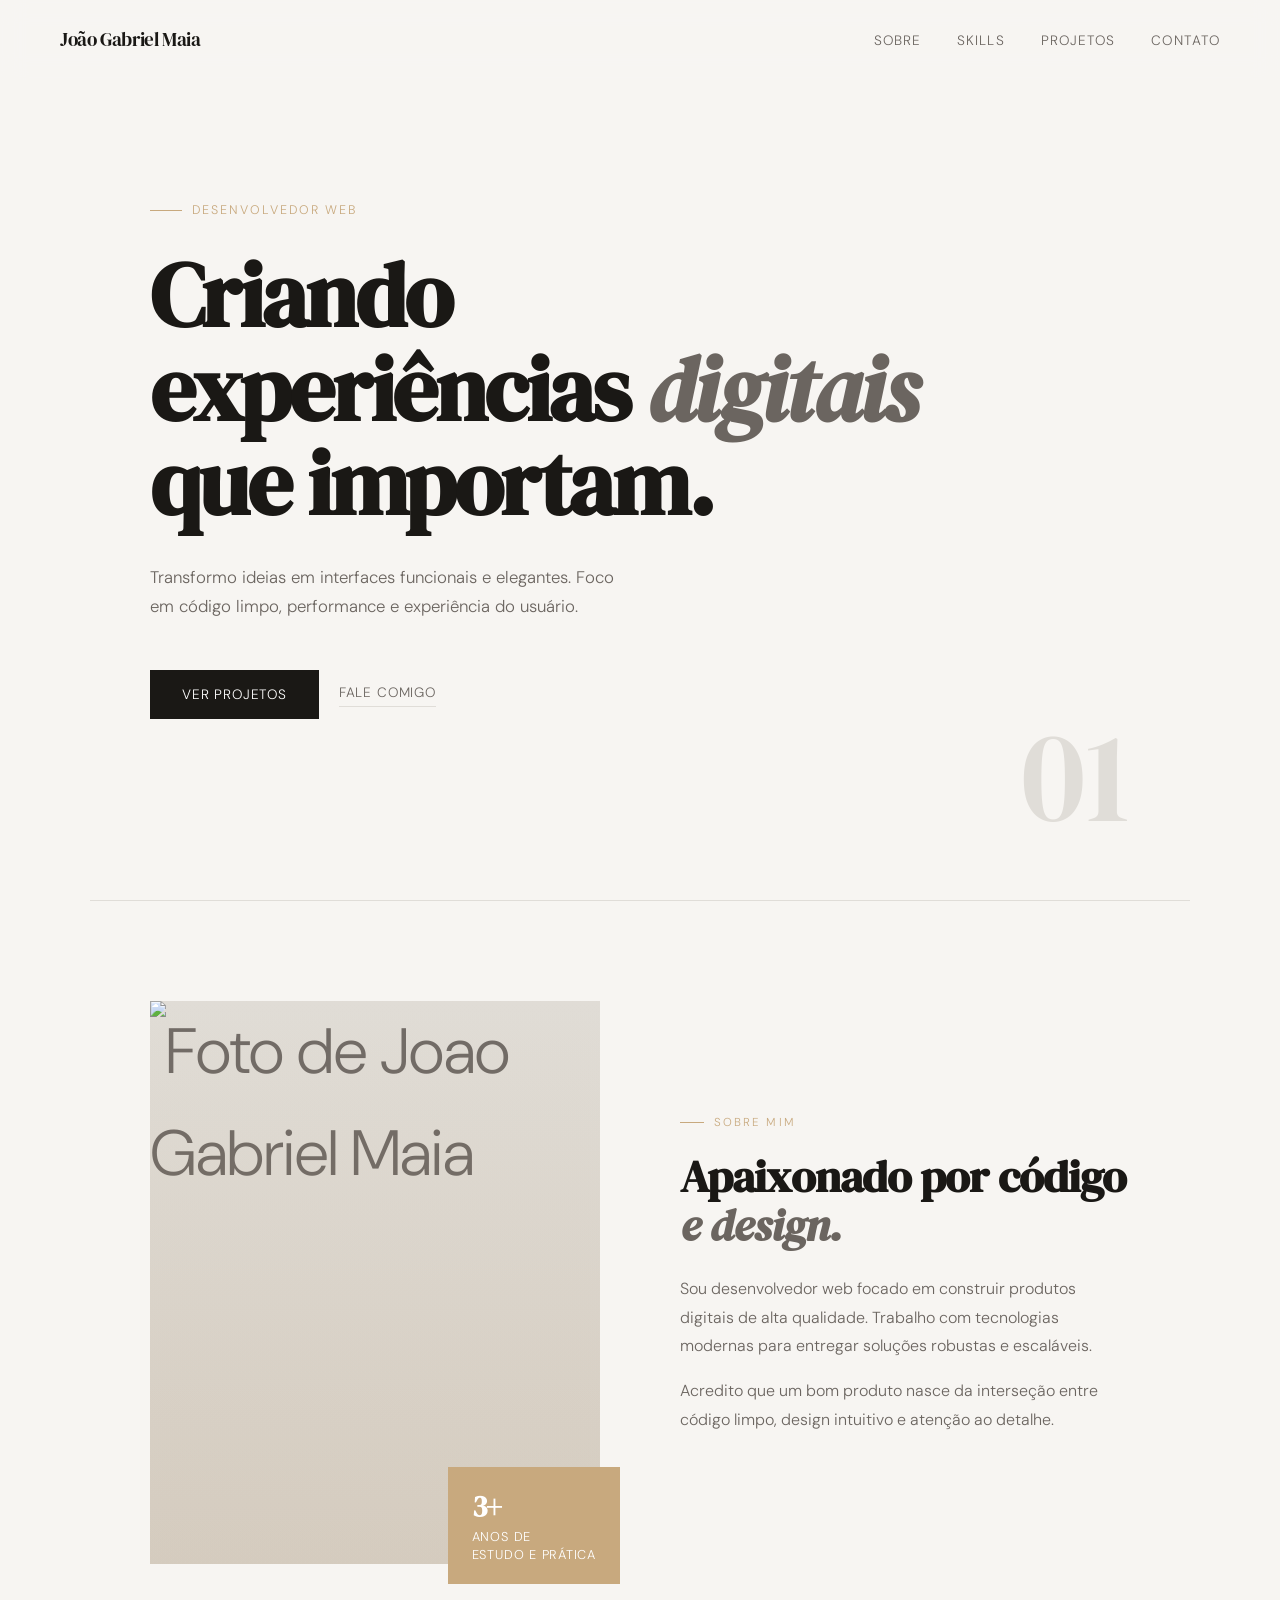
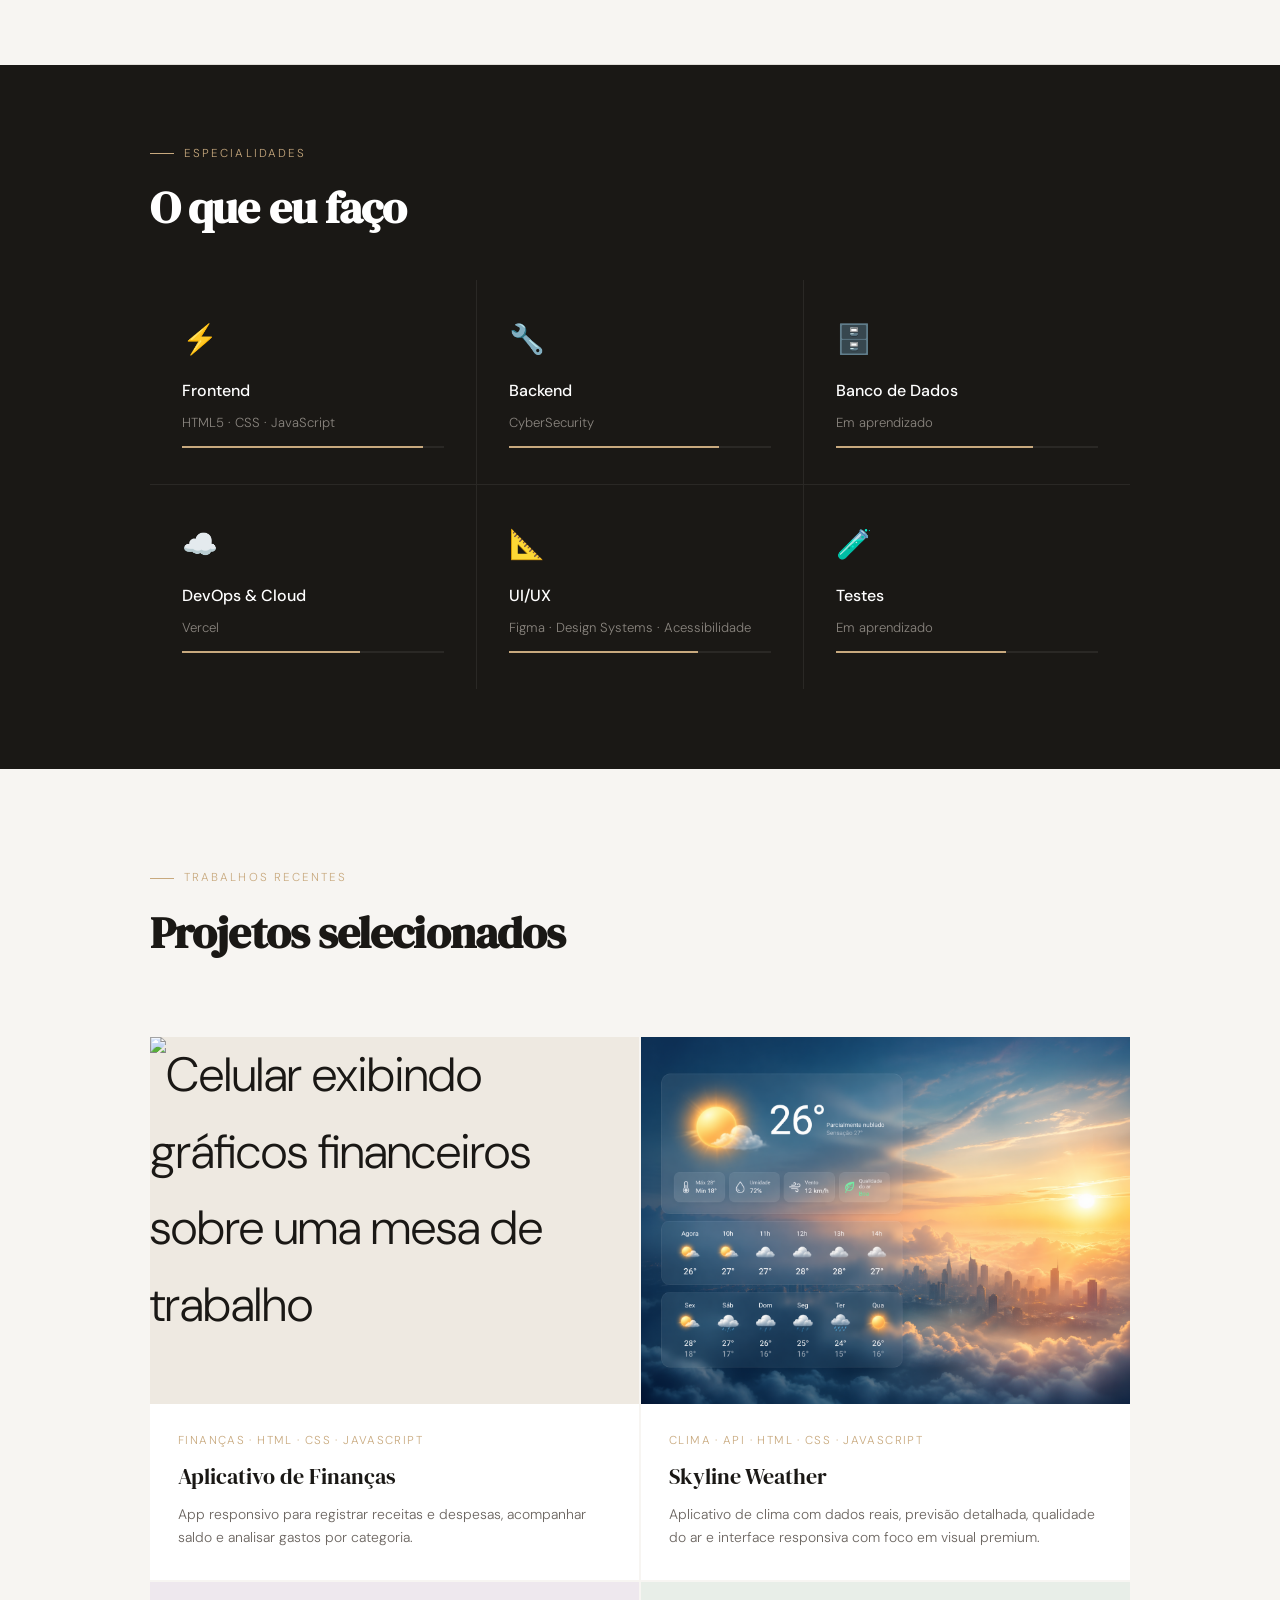
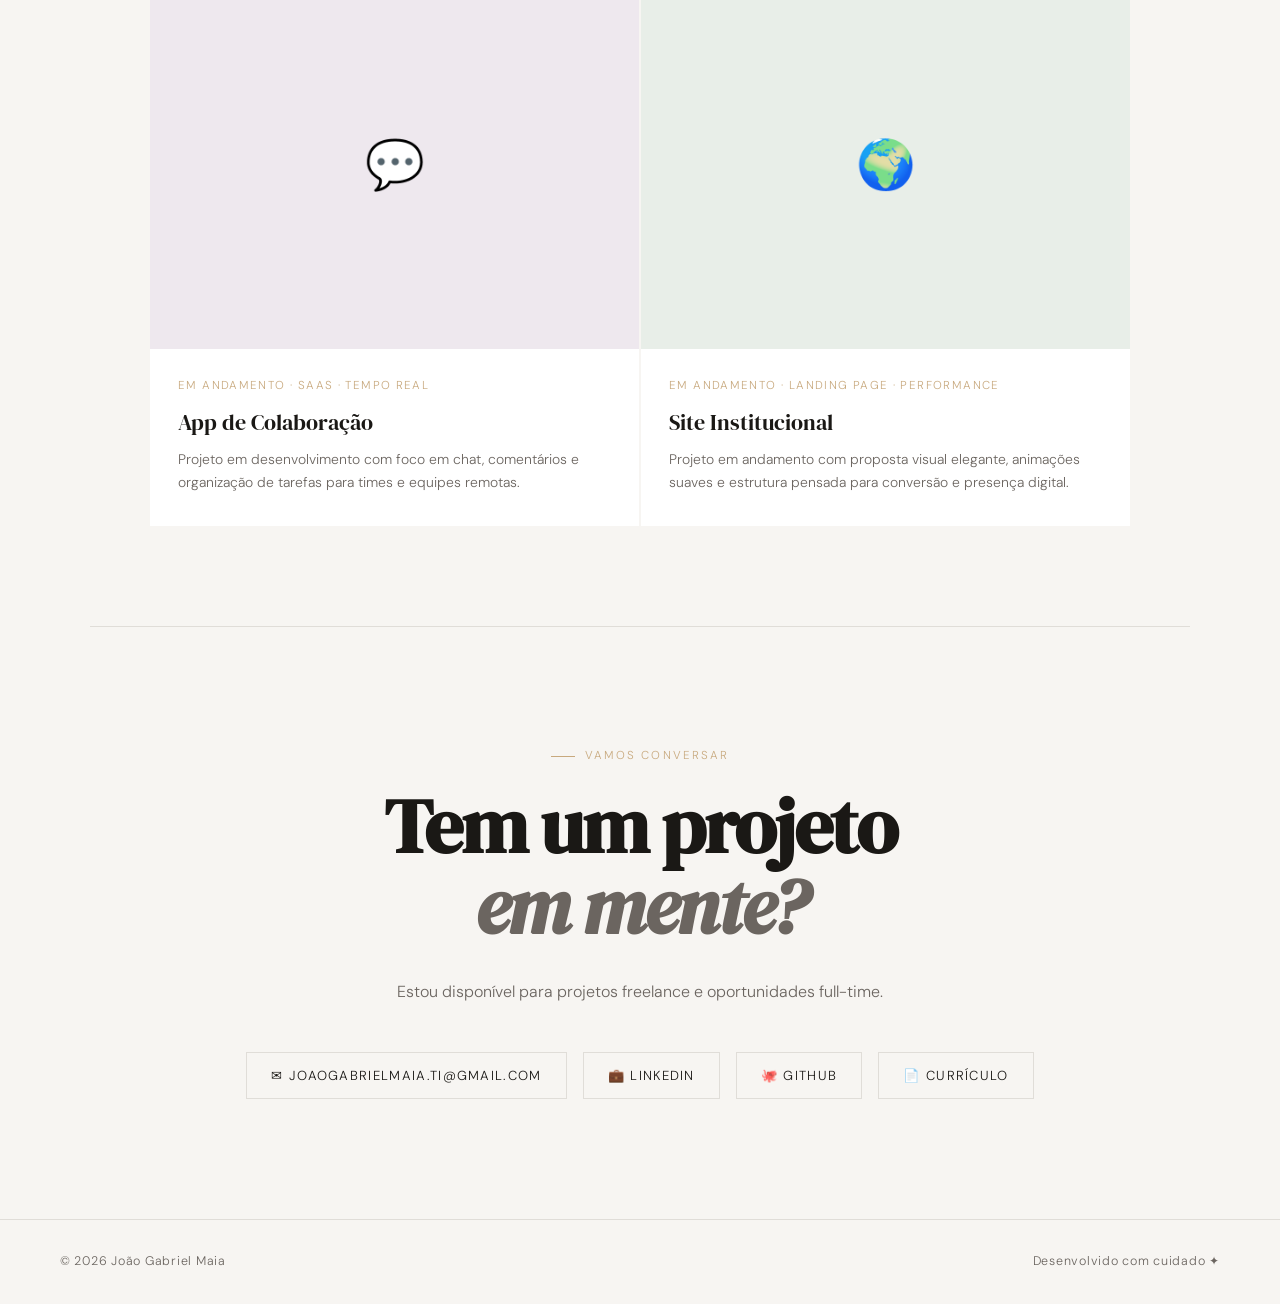
==== commit 3ef9e2a2: "Add profile photo to about section" ====
--- a/files/index.html
+++ b/files/index.html
@@ -50,7 +50,9 @@
 
   <section id="sobre">
     <div class="about-img-wrap reveal">
-      <div class="about-img-placeholder">👨‍💻</div>
+      <div class="about-img-placeholder about-photo-frame">
+        <img class="about-photo" src="joao-gabriel-photo.svg" alt="Foto de Joao Gabriel Maia" loading="lazy" />
+      </div>
       <div class="about-badge">
         <strong>3+</strong>
         Anos de<br />estudo e prática
@@ -247,9 +249,9 @@
     </p>
 
     <div class="contact-links reveal">
-      <a href="mailto:joaogabrielmaia.ti@gmail.com" class="contact-link">✉ joaogabrielmaia.ti@gmail.com</a>
-      <a href="#" class="contact-link">💼 LinkedIn</a>
-      <a href="#" class="contact-link">🐙 GitHub</a>
+      <a href="https://mail.google.com/mail/?view=cm&fs=1&to=joaogabrielmaia.ti@gmail.com" class="contact-link" target="_blank" rel="noopener noreferrer">✉ joaogabrielmaia.ti@gmail.com</a>
+      <a href="https://www.linkedin.com/in/joao-gabriel-maia-6646ba320/" class="contact-link" target="_blank" rel="noopener noreferrer">💼 LinkedIn</a>
+      <a href="https://github.com/JoaoGBMaia" class="contact-link" target="_blank" rel="noopener noreferrer">🐙 GitHub</a>
       <a href="#" class="contact-link">📄 Currículo</a>
     </div>
   </section>
--- a/files/style.css
+++ b/files/style.css
@@ -262,6 +262,24 @@
   background: linear-gradient(135deg, transparent 60%, rgba(200, 169, 126, 0.15));
 }
 
+
+.about-photo-frame {
+  padding: 0;
+  background: linear-gradient(180deg, #dfdbd4 0%, #d7d2cb 100%);
+}
+
+.about-photo-frame::after {
+  background: linear-gradient(180deg, rgba(255, 255, 255, 0.04) 0%, rgba(200, 169, 126, 0.16) 100%);
+}
+
+.about-photo {
+  width: 100%;
+  height: 100%;
+  object-fit: cover;
+  object-position: center 20%;
+  display: block;
+}
+
 .about-badge {
   position: absolute;
   bottom: -20px;
